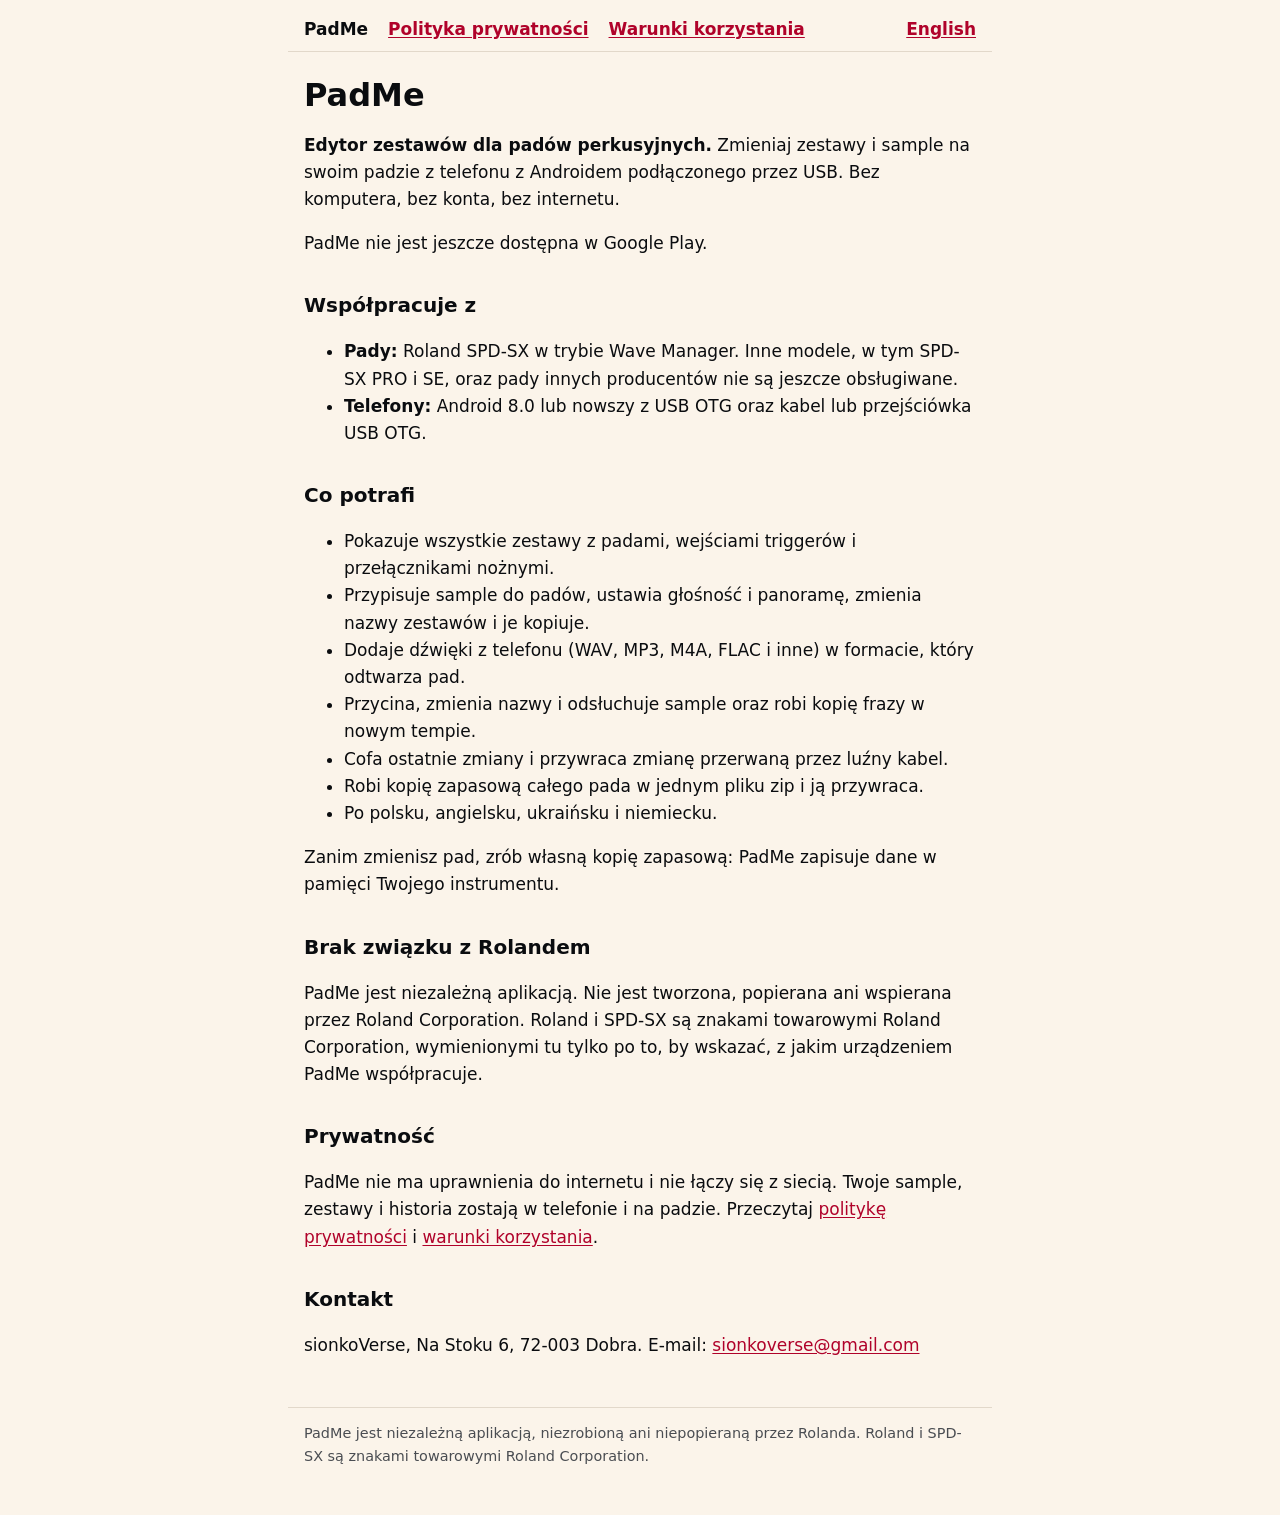
==== pl/index.html @ f16fa7fe "PadMe's landing page, privacy policy and terms of use are published in English and Polish" ====
<!doctype html>
<html lang="pl">
<head>
<meta charset="utf-8">
<meta name="viewport" content="width=device-width, initial-scale=1">
<title>PadMe</title>
<link rel="stylesheet" href="../style.css">
<link rel="alternate" hreflang="en" href="https://crescentmoon7.github.io/padme-app/index.html">
</head>
<body>
<header><nav><a href="index.html" aria-current="page">PadMe</a> <a href="privacy.html">Polityka prywatności</a> <a href="terms.html">Warunki korzystania</a> <span class="lang"><a href="../index.html" hreflang="en" lang="en">English</a></span></nav></header>
<main>
<h1>PadMe</h1>
<p><strong>Edytor zestawów dla padów perkusyjnych.</strong> Zmieniaj zestawy i sample na swoim padzie z telefonu z Androidem podłączonego przez USB. Bez komputera, bez konta, bez internetu.</p>
<p>PadMe nie jest jeszcze dostępna w Google Play.</p>
<h2>Współpracuje z</h2>
<ul>
<li><strong>Pady:</strong> Roland SPD-SX w trybie Wave Manager. Inne modele, w tym SPD-SX PRO i SE, oraz pady innych producentów nie są jeszcze obsługiwane.</li>
<li><strong>Telefony:</strong> Android 8.0 lub nowszy z USB OTG oraz kabel lub przejściówka USB OTG.</li>
</ul>
<h2>Co potrafi</h2>
<ul>
<li>Pokazuje wszystkie zestawy z padami, wejściami triggerów i przełącznikami nożnymi.</li>
<li>Przypisuje sample do padów, ustawia głośność i panoramę, zmienia nazwy zestawów i je kopiuje.</li>
<li>Dodaje dźwięki z telefonu (WAV, MP3, M4A, FLAC i inne) w formacie, który odtwarza pad.</li>
<li>Przycina, zmienia nazwy i odsłuchuje sample oraz robi kopię frazy w nowym tempie.</li>
<li>Cofa ostatnie zmiany i przywraca zmianę przerwaną przez luźny kabel.</li>
<li>Robi kopię zapasową całego pada w jednym pliku zip i ją przywraca.</li>
<li>Po polsku, angielsku, ukraińsku i niemiecku.</li>
</ul>
<p>Zanim zmienisz pad, zrób własną kopię zapasową: PadMe zapisuje dane w pamięci Twojego instrumentu.</p>
<h2>Brak związku z Rolandem</h2>
<p>PadMe jest niezależną aplikacją. Nie jest tworzona, popierana ani wspierana przez Roland Corporation. Roland i SPD-SX są znakami towarowymi Roland Corporation, wymienionymi tu tylko po to, by wskazać, z jakim urządzeniem PadMe współpracuje.</p>
<h2>Prywatność</h2>
<p>PadMe nie ma uprawnienia do internetu i nie łączy się z siecią. Twoje sample, zestawy i historia zostają w telefonie i na padzie. Przeczytaj <a href="privacy.html">politykę prywatności</a> i <a href="terms.html">warunki korzystania</a>.</p>
<h2>Kontakt</h2>
<p>sionkoVerse, Na Stoku 6, 72-003 Dobra. E-mail: <a href="mailto:sionkoverse@gmail.com">sionkoverse@gmail.com</a></p>
</main>
<footer><p>PadMe jest niezależną aplikacją, niezrobioną ani niepopieraną przez Rolanda. Roland i SPD-SX są znakami towarowymi Roland Corporation.</p></footer>
</body>
</html>
---- style.css ----
/* PadMe site: the app's logo palette (docs/branding/README.md), system fonts only. */
:root {
  --bg: #fbf4ea;
  --text: #0a0c0f;
  --muted: #4a4d52;
  --link: #b0022a;
  --line: #e2d8ca;
  color-scheme: light dark;
}
@media (prefers-color-scheme: dark) {
  :root {
    --bg: #0a0c0f;
    --text: #fbf4ea;
    --muted: #b9b2a8;
    --link: #ff5c70;
    --line: #2a2d33;
  }
}
* { box-sizing: border-box; }
body {
  margin: 0;
  background: var(--bg);
  color: var(--text);
  font: 17px/1.6 system-ui, -apple-system, "Segoe UI", Roboto, sans-serif;
}
header, main, footer { max-width: 44rem; margin: 0 auto; padding: 0 16px; }
header { padding-top: 16px; padding-bottom: 8px; border-bottom: 1px solid var(--line); }
nav { display: flex; flex-wrap: wrap; gap: 4px 20px; align-items: baseline; }
nav a { font-weight: 600; }
nav a[aria-current="page"] { color: var(--text); text-decoration: none; }
nav .lang { margin-left: auto; }
a { color: var(--link); text-underline-offset: 2px; }
h1 { font-size: 2rem; line-height: 1.2; margin: 1.5rem 0 0.5rem; }
h2 { font-size: 1.25rem; margin: 2rem 0 0.5rem; }
code { font-size: 0.9em; }
.table { overflow-x: auto; }
table { border-collapse: collapse; width: 100%; font-size: 0.92rem; }
th, td { border: 1px solid var(--line); padding: 6px 8px; text-align: left; vertical-align: top; }
footer { margin-top: 3rem; padding-bottom: 2rem; border-top: 1px solid var(--line); color: var(--muted); font-size: 0.9rem; }
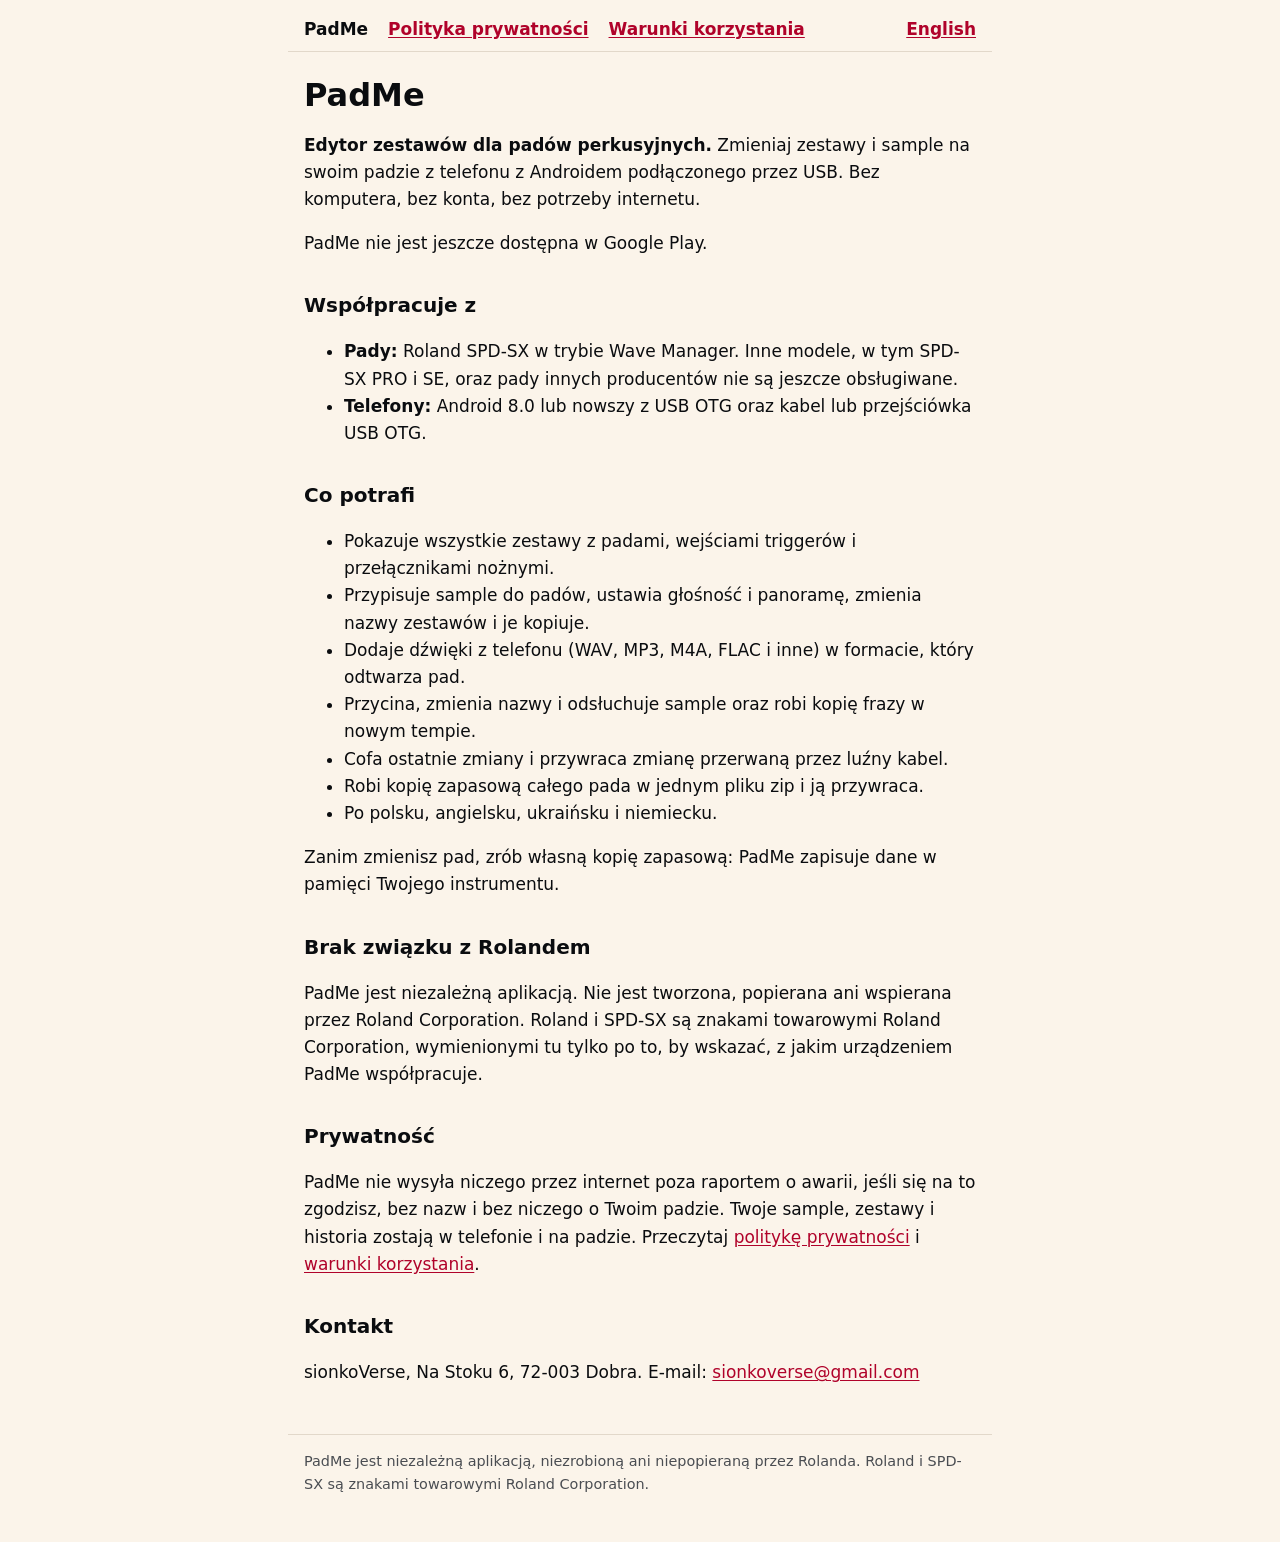
==== commit 0b33b3d3: "The privacy policy and landing pages describe PadMe's opt-in crash reports (not published until the " ====
--- a/pl/index.html
+++ b/pl/index.html
@@ -11,7 +11,7 @@
 <header><nav><a href="index.html" aria-current="page">PadMe</a> <a href="privacy.html">Polityka prywatności</a> <a href="terms.html">Warunki korzystania</a> <span class="lang"><a href="../index.html" hreflang="en" lang="en">English</a></span></nav></header>
 <main>
 <h1>PadMe</h1>
-<p><strong>Edytor zestawów dla padów perkusyjnych.</strong> Zmieniaj zestawy i sample na swoim padzie z telefonu z Androidem podłączonego przez USB. Bez komputera, bez konta, bez internetu.</p>
+<p><strong>Edytor zestawów dla padów perkusyjnych.</strong> Zmieniaj zestawy i sample na swoim padzie z telefonu z Androidem podłączonego przez USB. Bez komputera, bez konta, bez potrzeby internetu.</p>
 <p>PadMe nie jest jeszcze dostępna w Google Play.</p>
 <h2>Współpracuje z</h2>
 <ul>
@@ -32,7 +32,7 @@
 <h2>Brak związku z Rolandem</h2>
 <p>PadMe jest niezależną aplikacją. Nie jest tworzona, popierana ani wspierana przez Roland Corporation. Roland i SPD-SX są znakami towarowymi Roland Corporation, wymienionymi tu tylko po to, by wskazać, z jakim urządzeniem PadMe współpracuje.</p>
 <h2>Prywatność</h2>
-<p>PadMe nie ma uprawnienia do internetu i nie łączy się z siecią. Twoje sample, zestawy i historia zostają w telefonie i na padzie. Przeczytaj <a href="privacy.html">politykę prywatności</a> i <a href="terms.html">warunki korzystania</a>.</p>
+<p>PadMe nie wysyła niczego przez internet poza raportem o awarii, jeśli się na to zgodzisz, bez nazw i bez niczego o Twoim padzie. Twoje sample, zestawy i historia zostają w telefonie i na padzie. Przeczytaj <a href="privacy.html">politykę prywatności</a> i <a href="terms.html">warunki korzystania</a>.</p>
 <h2>Kontakt</h2>
 <p>sionkoVerse, Na Stoku 6, 72-003 Dobra. E-mail: <a href="mailto:sionkoverse@gmail.com">sionkoverse@gmail.com</a></p>
 </main>
